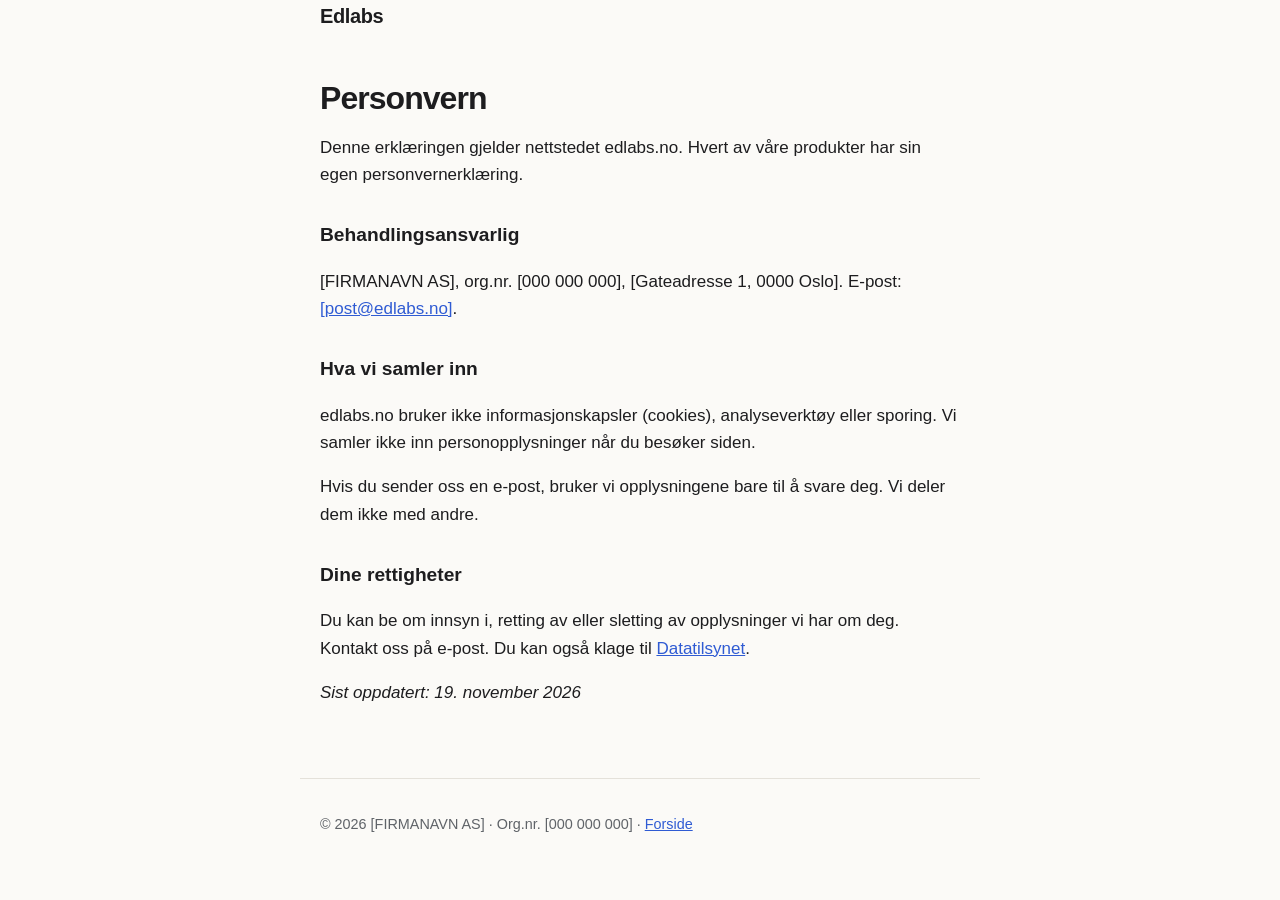
==== personvern.html @ 49671489 "Første versjon av edlabs.no Co-Authored-By: Claude Opus 5.5 <noreply@anthropic.com>" ====
<!doctype html>
<html lang="no">
<head>
  <meta charset="utf-8">
  <meta name="viewport" content="width=device-width, initial-scale=1">
  <title>Personvern – Edlabs</title>
  <link rel="stylesheet" href="style.css">
</head>
<body>
  <header class="wrap">
    <a class="logo" href="/">Edlabs</a>
  </header>

  <main class="wrap prose">
    <h1>Personvern</h1>
    <p>Denne erklæringen gjelder nettstedet edlabs.no. Hvert av våre produkter har sin egen personvernerklæring.</p>

    <h2>Behandlingsansvarlig</h2>
    <p>[FIRMANAVN AS], org.nr. [000 000 000], [Gateadresse 1, 0000 Oslo]. E-post: <a href="mailto:[post@edlabs.no]">[post@edlabs.no]</a>.</p>

    <h2>Hva vi samler inn</h2>
    <p>edlabs.no bruker ikke informasjonskapsler (cookies), analyseverktøy eller sporing. Vi samler ikke inn personopplysninger når du besøker siden.</p>
    <p>Hvis du sender oss en e-post, bruker vi opplysningene bare til å svare deg. Vi deler dem ikke med andre.</p>

    <h2>Dine rettigheter</h2>
    <p>Du kan be om innsyn i, retting av eller sletting av opplysninger vi har om deg. Kontakt oss på e-post. Du kan også klage til <a href="https://www.datatilsynet.no">Datatilsynet</a>.</p>

    <p><em>Sist oppdatert: 19. november 2026</em></p>
  </main>

  <footer class="wrap">
    <p>© 2026 [FIRMANAVN AS] · Org.nr. [000 000 000] · <a href="/">Forside</a></p>
  </footer>
</body>
</html>
---- style.css ----
:root {
  --bg: #fbfaf7;
  --text: #1d1d1f;
  --muted: #5f6368;
  --line: #e4e1da;
  --card: #ffffff;
  --accent: #2f5bd3;
  color-scheme: light dark;
}

@media (prefers-color-scheme: dark) {
  :root {
    --bg: #141414;
    --text: #f2f2f2;
    --muted: #a3a3a3;
    --line: #2e2e2e;
    --card: #1c1c1c;
    --accent: #8aa8ff;
  }
}

* { box-sizing: border-box; }

body {
  margin: 0;
  background: var(--bg);
  color: var(--text);
  font: 17px/1.6 -apple-system, BlinkMacSystemFont, "Segoe UI", Roboto, Helvetica, Arial, sans-serif;
}

.wrap {
  max-width: 680px;
  margin: 0 auto;
  padding: 0 20px;
}

header { padding-top: 28px; }

.logo {
  margin: 0 0 12px;
  font-weight: 700;
  font-size: 1.25rem;
  letter-spacing: -0.02em;
  color: var(--text);
  text-decoration: none;
}

a { color: var(--accent); }

h1 {
  font-size: clamp(2rem, 6vw, 2.75rem);
  line-height: 1.15;
  letter-spacing: -0.03em;
  margin: 0 0 16px;
}

h2 {
  font-size: 1.1rem;
  text-transform: uppercase;
  letter-spacing: 0.06em;
  color: var(--muted);
  margin: 0 0 14px;
}

h3 { margin: 0 0 6px; font-size: 1.25rem; }
h3 a { color: var(--text); text-decoration: none; }

.hero {
  min-height: 100vh;
  min-height: 100dvh;
  display: flex;
  flex-direction: column;
  justify-content: center;
  width: fit-content;
  padding-top: 40px;
  padding-bottom: 40px;
}
.lead { font-size: 1.2rem; color: var(--muted); margin: 0; }

main section + section { margin-top: 48px; }

.card {
  background: var(--card);
  border: 1px solid var(--line);
  border-radius: 14px;
  padding: 22px 24px;
}
.card p { margin: 0 0 14px; color: var(--muted); }

.button {
  display: inline-block;
  font-weight: 600;
  text-decoration: none;
}

.facts {
  display: grid;
  grid-template-columns: max-content 1fr;
  gap: 6px 24px;
  margin: 48px 0 0;
}
.facts dt { color: var(--muted); }
.facts dd { margin: 0; }

.english p { color: var(--muted); }

.prose h1 { font-size: 2rem; margin-top: 48px; }
.prose h2 {
  text-transform: none;
  letter-spacing: 0;
  color: var(--text);
  font-size: 1.2rem;
  margin-top: 32px;
}

footer.wrap {
  margin-top: 72px;
  padding-top: 20px;
  padding-bottom: 40px;
  border-top: 1px solid var(--line);
  color: var(--muted);
  font-size: 0.9rem;
}
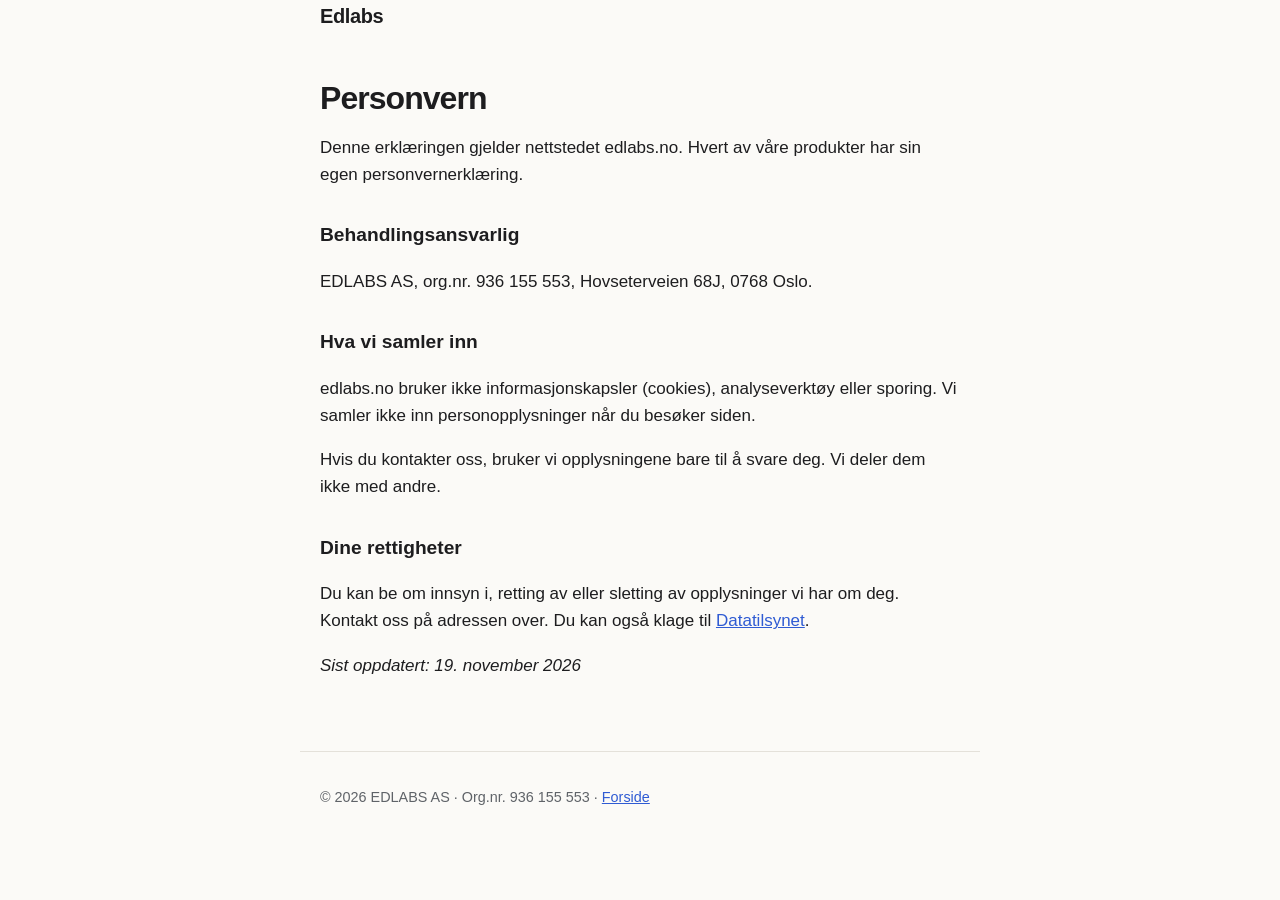
==== commit b07b8a24: "Legg inn firmaopplysninger for EDLABS AS Co-Authored-By: Claude Opus 5.5 <noreply@anthropic.com>" ====
--- a/personvern.html
+++ b/personvern.html
@@ -16,20 +16,20 @@
     <p>Denne erklæringen gjelder nettstedet edlabs.no. Hvert av våre produkter har sin egen personvernerklæring.</p>
 
     <h2>Behandlingsansvarlig</h2>
-    <p>[FIRMANAVN AS], org.nr. [000 000 000], [Gateadresse 1, 0000 Oslo]. E-post: <a href="mailto:[post@edlabs.no]">[post@edlabs.no]</a>.</p>
+    <p>EDLABS AS, org.nr. 936 155 553, Hovseterveien 68J, 0768 Oslo.</p>
 
     <h2>Hva vi samler inn</h2>
     <p>edlabs.no bruker ikke informasjonskapsler (cookies), analyseverktøy eller sporing. Vi samler ikke inn personopplysninger når du besøker siden.</p>
-    <p>Hvis du sender oss en e-post, bruker vi opplysningene bare til å svare deg. Vi deler dem ikke med andre.</p>
+    <p>Hvis du kontakter oss, bruker vi opplysningene bare til å svare deg. Vi deler dem ikke med andre.</p>
 
     <h2>Dine rettigheter</h2>
-    <p>Du kan be om innsyn i, retting av eller sletting av opplysninger vi har om deg. Kontakt oss på e-post. Du kan også klage til <a href="https://www.datatilsynet.no">Datatilsynet</a>.</p>
+    <p>Du kan be om innsyn i, retting av eller sletting av opplysninger vi har om deg. Kontakt oss på adressen over. Du kan også klage til <a href="https://www.datatilsynet.no">Datatilsynet</a>.</p>
 
     <p><em>Sist oppdatert: 19. november 2026</em></p>
   </main>
 
   <footer class="wrap">
-    <p>© 2026 [FIRMANAVN AS] · Org.nr. [000 000 000] · <a href="/">Forside</a></p>
+    <p>© 2026 EDLABS AS · Org.nr. 936 155 553 · <a href="/">Forside</a></p>
   </footer>
 </body>
 </html>
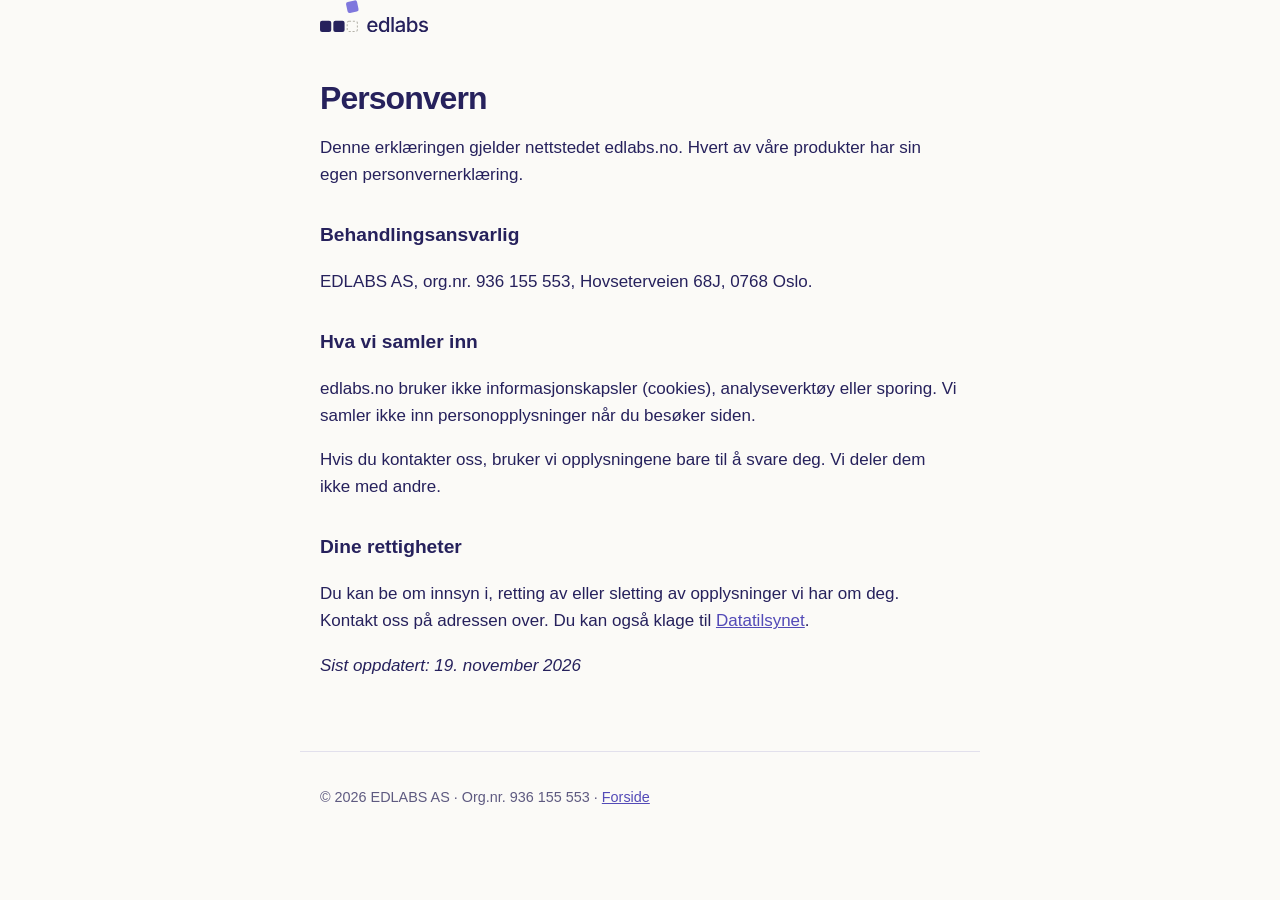
==== commit ad2924b6: "Ny logo, favicon og brandfarger Logo «den manglende biten» med Inter Medium gjort om til former, lys" ====
--- a/personvern.html
+++ b/personvern.html
@@ -5,10 +5,18 @@
   <meta name="viewport" content="width=device-width, initial-scale=1">
   <title>Personvern – Edlabs</title>
   <link rel="stylesheet" href="style.css">
+  <link rel="icon" href="favicon.ico" sizes="any">
+  <link rel="icon" href="logo/favicon.svg" type="image/svg+xml">
+  <link rel="apple-touch-icon" href="apple-touch-icon.png">
 </head>
 <body>
   <header class="wrap">
-    <a class="logo" href="/">Edlabs</a>
+    <a class="logo" href="/">
+      <picture>
+        <source srcset="logo/edlabs-logo-dark.svg" media="(prefers-color-scheme: dark)">
+        <img src="logo/edlabs-logo.svg" alt="Edlabs" width="109" height="32">
+      </picture>
+    </a>
   </header>
 
   <main class="wrap prose">
--- a/style.css
+++ b/style.css
@@ -1,21 +1,22 @@
 :root {
+  /* Edlabs brand: ink #26215C, accent #7F77DD (dark mode: #AFA9EC) */
   --bg: #fbfaf7;
-  --text: #1d1d1f;
-  --muted: #5f6368;
-  --line: #e4e1da;
+  --text: #26215C;
+  --muted: #5e5a80;
+  --line: #e2e0ec;
   --card: #ffffff;
-  --accent: #2f5bd3;
+  --accent: #534AB7;
   color-scheme: light dark;
 }
 
 @media (prefers-color-scheme: dark) {
   :root {
-    --bg: #141414;
-    --text: #f2f2f2;
-    --muted: #a3a3a3;
-    --line: #2e2e2e;
-    --card: #1c1c1c;
-    --accent: #8aa8ff;
+    --bg: #26215C;
+    --text: #ffffff;
+    --muted: #c3bfe6;
+    --line: #3c3489;
+    --card: #2e2868;
+    --accent: #AFA9EC;
   }
 }
 
@@ -46,6 +47,9 @@
 }
 
 a { color: var(--accent); }
+
+.logo img, .brand img { display: block; height: auto; }
+.brand { margin: 0 0 24px; }
 
 h1 {
   font-size: clamp(2rem, 6vw, 2.75rem);
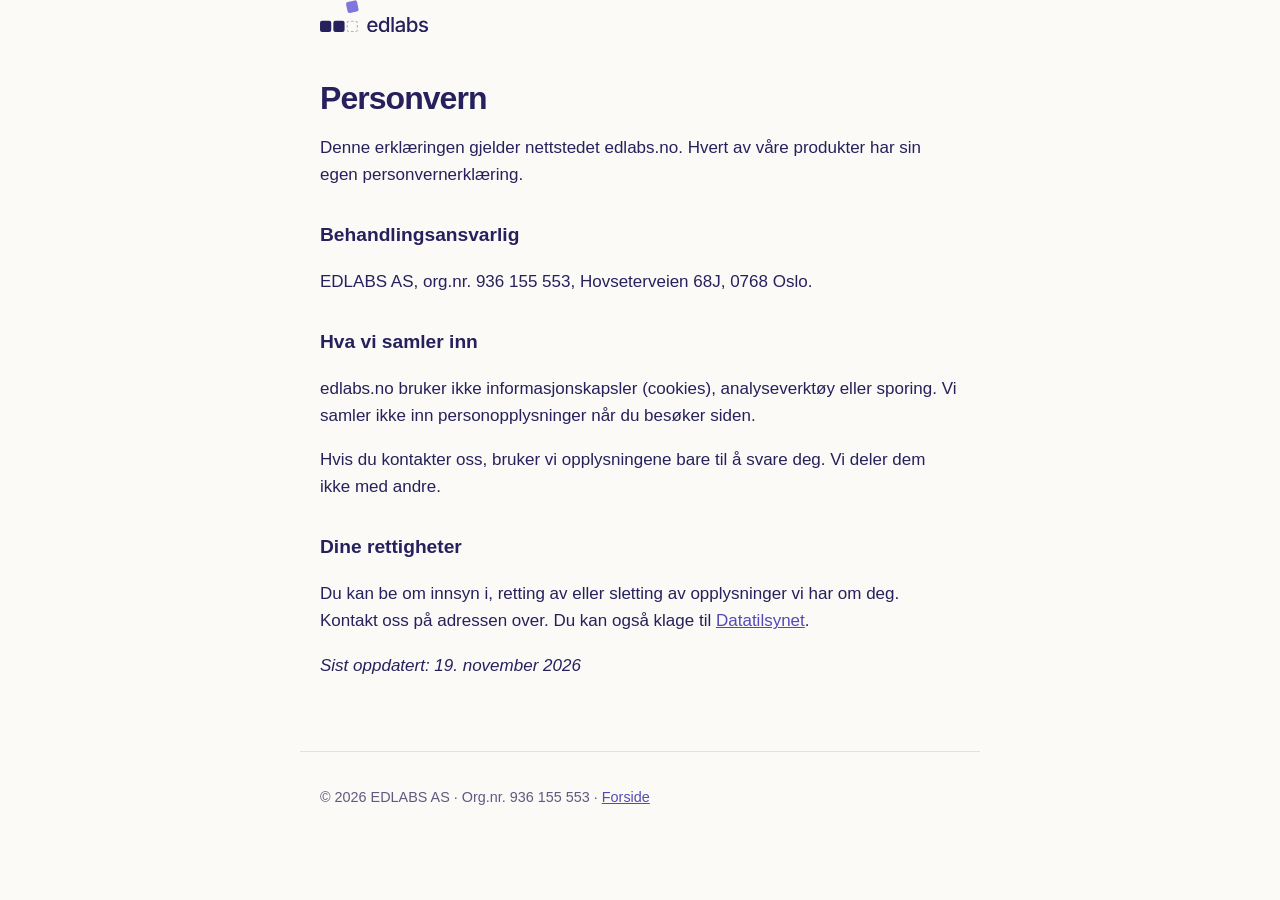
==== commit 1d4bfe1c: "Cache-busting på logo og touch-ikon Co-Authored-By: Claude Opus 5.5 <noreply@anthropic.com>" ====
--- a/personvern.html
+++ b/personvern.html
@@ -4,17 +4,17 @@
   <meta charset="utf-8">
   <meta name="viewport" content="width=device-width, initial-scale=1">
   <title>Personvern – Edlabs</title>
-  <link rel="stylesheet" href="style.css">
+  <link rel="stylesheet" href="style.css?v=5">
   <link rel="icon" href="favicon.ico" sizes="any">
   <link rel="icon" href="logo/favicon.svg" type="image/svg+xml">
-  <link rel="apple-touch-icon" href="apple-touch-icon.png">
+  <link rel="apple-touch-icon" href="apple-touch-icon.png?v=3">
 </head>
 <body>
   <header class="wrap">
     <a class="logo" href="/">
       <picture>
-        <source srcset="logo/edlabs-logo-dark.svg" media="(prefers-color-scheme: dark)">
-        <img src="logo/edlabs-logo.svg" alt="Edlabs" width="109" height="32">
+        <source srcset="logo/edlabs-logo-dark.svg?v=3" media="(prefers-color-scheme: dark)">
+        <img src="logo/edlabs-logo.svg?v=3" alt="Edlabs" width="109" height="32">
       </picture>
     </a>
   </header>
--- a/style.css
+++ b/style.css
@@ -11,11 +11,11 @@
 
 @media (prefers-color-scheme: dark) {
   :root {
-    --bg: #26215C;
+    --bg: #0F0D2A;
     --text: #ffffff;
     --muted: #c3bfe6;
-    --line: #3c3489;
-    --card: #2e2868;
+    --line: #26215C;
+    --card: #18153d;
     --accent: #AFA9EC;
   }
 }
@@ -106,7 +106,16 @@
 .facts dt { color: var(--muted); }
 .facts dd { margin: 0; }
 
-.english p { color: var(--muted); }
+.english { margin-top: 48px; max-width: 34em; }
+.english h2 {
+  font-size: 1rem;
+  font-weight: 600;
+  text-transform: none;
+  letter-spacing: 0;
+  color: var(--text);
+  margin-bottom: 4px;
+}
+.english p { color: var(--muted); margin: 0; }
 
 .prose h1 { font-size: 2rem; margin-top: 48px; }
 .prose h2 {
